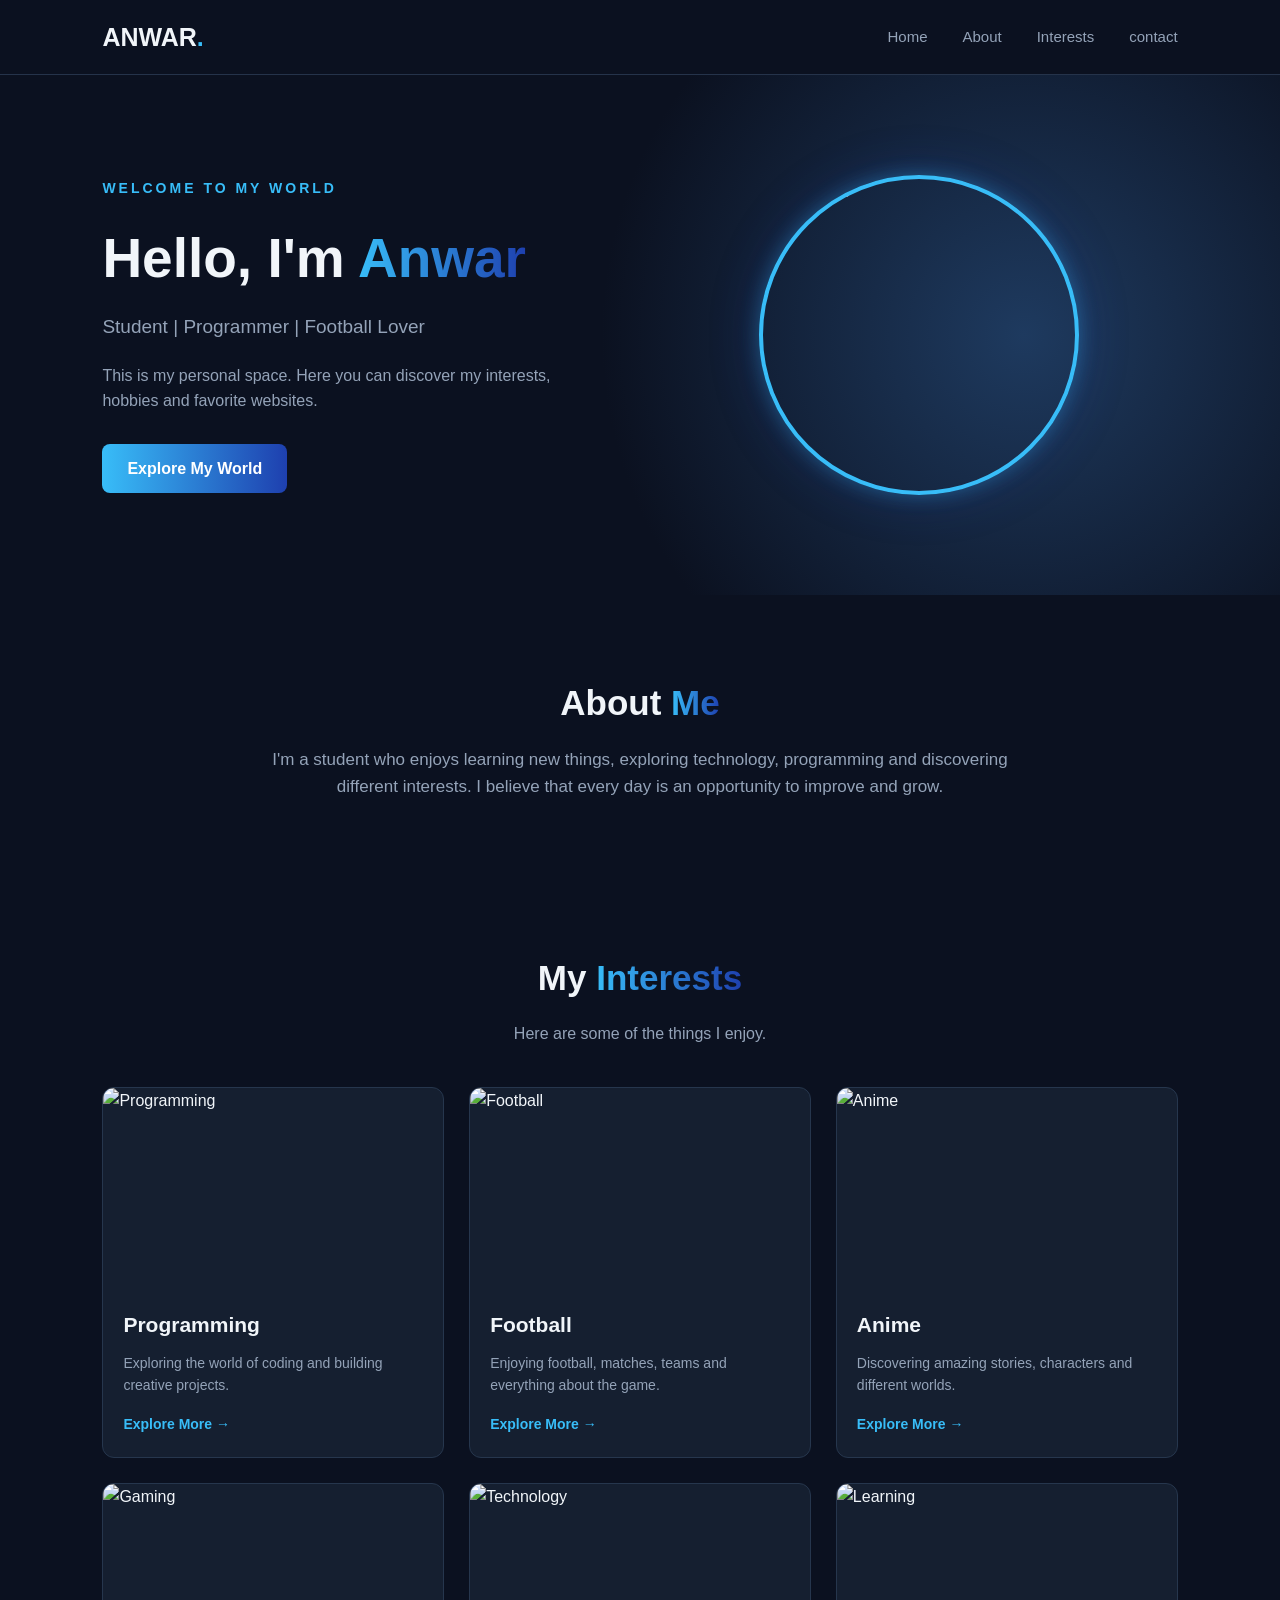
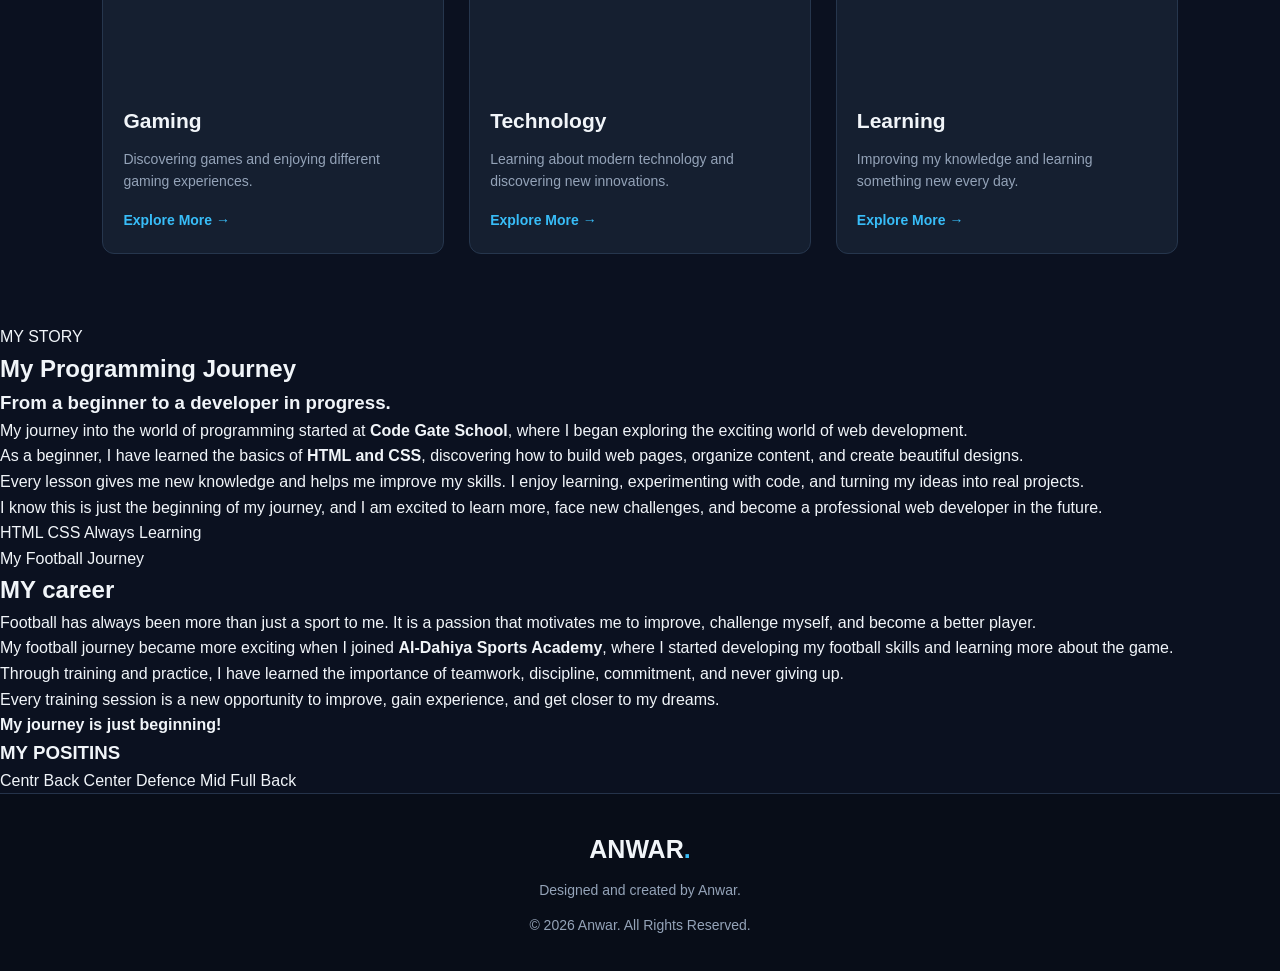
==== index.html @ efbd9abd "Dweefv re" ====
<!DOCTYPE html>
<html lang="en">

<head>
    <meta charset="UTF-8">
    <meta name="viewport" content="width=device-width, initial-scale=1.0">

    <title>Anwar | Personal Website</title>

    <link rel="stylesheet" href="style2.css">
    <link rel="stylesheet" href="style3.css">
</head>

<body>

    <!-- Navigation Bar -->
    <nav class="navbar">

        <a href="#home" class="logo">
            ANWAR<span>.</span>
        </a>

        <div class="nav-links">
            <a href="#home">Home</a>
            <a href="#about">About</a>
            <a href="#interests">Interests</a>
            <a href="contact.html">contact</a>
           </div>

    </nav>


    <!-- Hero Section -->
    <section class="hero" id="home">

        <div class="hero-content">

            <p class="subtitle">WELCOME TO MY WORLD</p>

            <h1>
                Hello, I'm
                <span class="gradient-text">Anwar</span>
            </h1>

            <h2>
                Student | Programmer | Football Lover
            </h2>

            <p class="description">
                This is my personal space.
                Here you can discover my interests,
                hobbies and favorite websites.
            </p>

            <a href="#interests" class="hero-btn">
                Explore My World
            </a>

        </div>


        <div class="hero-image">

            <img
                src="/IMAGES/profile.png"
                alt="My Profile"
                class="profile-image"
            >

        </div>

    </section>


    <!-- About Section -->
    <section class="about" id="about">

        <h2 class="section-title">
            About <span class="gradient-text">Me</span>
        </h2>

        <p class="about-description">
            I'm a student who enjoys learning new things,
            exploring technology, programming and discovering
            different interests. I believe that every day
            is an opportunity to improve and grow.
        </p>

    </section>


    <!-- Interests Section -->
    <section class="interests" id="interests">

        <h2 class="section-title">
            My <span class="gradient-text">Interests</span>
        </h2>

        <p class="section-description">
            Here are some of the things I enjoy.
        </p>


        <div class="cards-container">


            <!-- Programming Card -->
            <a
                href="#programming"
                target="_blank"
                rel="noopener noreferrer"
                class="card"
            >

                <div class="card-image">

                    <img
                        src="/IMAGES/Programming.jpg"
                        class="main-img"
                        alt="Programming"
                    >

                    <img
                        src="/IMAGES/progarm.jpg"
                        class="hover-img"
                        alt="programming"
                    >

                </div>

                <div class="card-content">

                    <h3>Programming</h3>

                    <p>
                        Exploring the world of coding
                        and building creative projects.
                    </p>

                    <span class="card-link">
                        Explore More →
                    </span>

                </div>

            </a>


            <!-- Football Card -->
            <a
                href="#football"
                target="_blank"
                rel="noopener noreferrer"
                class="card"
            >

                <div class="card-image">

                    <img
                        src="/IMAGES/football.jpg"
                        class="main-img"
                        alt="Football"
                    >

                    <img
                        src="/IMAGES/football2.jpg"
                        class="hover-img"
                        alt="football"
                    >

                </div>

                <div class="card-content">

                    <h3>Football</h3>

                    <p>
                        Enjoying football, matches,
                        teams and everything about the game.
                    </p>

                    <span class="card-link">
                        Explore More →
                    </span>

                </div>

            </a>


            <!-- Anime Card -->
            <a
                href="https://www.crunchyroll.com"
                target="_blank"
                rel="noopener noreferrer"
                class="card"
            >

                <div class="card-image">

                    <img
                        src="/IMAGES/anime.jpg"
                        class="main-img"
                        alt="Anime"
                    >

                    <img
                        src="/IMAGES/Anime2.jpg"
                        class="hover-img"
                        alt="Anime"
                    >

                </div>

                <div class="card-content">

                    <h3>Anime</h3>

                    <p>
                        Discovering amazing stories,
                        characters and different worlds.
                    </p>

                    <span class="card-link">
                        Explore More →
                    </span>

                </div>

            </a>


            <!-- Gaming Card -->
            <a
                href="https://store.steampowered.com"
                target="_blank"
                rel="noopener noreferrer"
                class="card"
            >

                <div class="card-image">

                    <img
                        src="/IMAGES/gaming.jpg"
                        class="main-img"
                        alt="Gaming"
                    >

                    <img
                        src="/IMAGES/gaming2.jpg"
                        class="hover-img"
                        alt="gaming"
                    >

                </div>

                <div class="card-content">

                    <h3>Gaming</h3>

                    <p>
                        Discovering games and enjoying
                        different gaming experiences.
                    </p>

                    <span class="card-link">
                        Explore More →
                    </span>

                </div>

            </a>


            <!-- Technology Card -->
            <a
                href="https://developer.mozilla.org"
                target="_blank"
                rel="noopener noreferrer"
                class="card"
            >

                <div class="card-image">

                    <img
                        src="/IMAGES/technology.jpg"
                        class="main-img"
                        alt="Technology"
                    >

                    <img
                        src="/IMAGES/technology2.jpg"
                        class="hover-img"
                        alt=""
                    >

                </div>

                <div class="card-content">

                    <h3>Technology</h3>

                    <p>
                        Learning about modern technology
                        and discovering new innovations.
                    </p>

                    <span class="card-link">
                        Explore More →
                    </span>

                </div>

            </a>


            <!-- Learning Card -->
            <a
                href="https://www.khanacademy.org"
                target="_blank"
                rel="noopener noreferrer"
                class="card"
            >

                <div class="card-image">

                    <img
                        src="/IMAGES/learning.jpg"
                        class="main-img"
                        alt="Learning"
                    >

                    <img
                        src="/IMAGES/learning2.jpg"
                        class="hover-img"
                        alt=""
                    >

                </div>

                <div class="card-content">

                    <h3>Learning</h3>

                    <p>
                        Improving my knowledge
                        and learning something new every day.
                    </p>

                    <span class="card-link">
                        Explore More →
                    </span>

                </div>

            </a>


        </div>

    </section>
    
    <!-- journy --> 
    <section class="journies">
      
<section class="journey" id="programming">

    <div class="journey-content">

        <span class="journey-tag">MY STORY</span>

        <h2>
            My Programming <span>Journey</span>
        </h2>

        <h3>From a beginner to a developer in progress.</h3>

        <p>
            My journey into the world of programming started
            at <strong>Code Gate School</strong>, where I began
            exploring the exciting world of web development.
        </p>

        <p>
            As a beginner, I have learned the basics of
            <strong>HTML and CSS</strong>, discovering how to
            build web pages, organize content, and create
            beautiful designs.
        </p>

        <p>
            Every lesson gives me new knowledge and helps me
            improve my skills. I enjoy learning, experimenting
            with code, and turning my ideas into real projects.
        </p>

        <p>
            I know this is just the beginning of my journey,
            and I am excited to learn more, face new challenges,
            and become a professional web developer in the future.
        </p>

        <div class="journey-footer">
            <span>HTML</span>
            <span>CSS</span>
            <span>Always Learning</span>
        </div>

    </div>

</section>

<section class="journey" id="football">
      <div class="journey-content">
      
      <span class="journey-tag">My Football Journey</span>
      
      <h2>
          MY <span>career</span>
      </h2>
      
      <p>
          Football has always been more than just a sport to me. It is a passion that motivates me to improve, challenge myself, and become a better player.
      </p>
      
      <p>
         My football journey became more exciting when I joined 
          <strong>Al-Dahiya Sports Academy</strong>, where I started developing my football skills and learning more about the game.
      </p>
      
      <p>
          Through training and practice, I have learned the importance of teamwork, discipline, commitment, and never giving up.
      </p>
      
      <p>
          Every training session is a new opportunity to improve, gain experience, and get closer to my dreams.
      </p>
      <p><strong>My journey is just beginning!</strong></p>
      <h3>MY POSITINS</h3>
      <div class="journey-footer">
          <span>Centr Back</span>
          <span>Center Defence Mid</span>
          <span>Full Back</span>
      </div>
</section>

    <!-- Footer -->
    <footer class="footer">

        <h3>
            ANWAR<span>.</span>
        </h3>

        <p>
            Designed and created by Anwar.
        </p>

        <p class="copyright">
            © 2026 Anwar. All Rights Reserved.
        </p>

    </footer>


</body>
</html>
---- style2.css ----
/* =========================
   1. General Settings
========================= */

* {
    margin: 0;
    padding: 0;
    box-sizing: border-box;
    scroll-behavior: smooth;
}

:root {
    --background: #0B1120;
    --card-color: #151F30;
    --primary: #38BDF8;
    --secondary: #1E40AF;
    --text-color: #F1F5F9;
    --paragraph-color: #94A3B8;
}

body {
    background-color: var(--background);
    color: var(--text-color);
    font-family: Arial, sans-serif;
    line-height: 1.6;
}


/* =========================
   2. Navigation Bar
========================= */

.navbar {
    position: sticky;
    top: 0;
    z-index: 1000;

    width: 100%;
    min-height: 75px;

    display: flex;
    justify-content: space-between;
    align-items: center;

    padding: 15px 8%;

    background-color: #0B1120;
    border-bottom: 1px solid #25334A;
}


/* Logo */

.logo {
    color: var(--text-color);
    font-size: 25px;
    font-weight: bold;
    text-decoration: none;
}

.logo span {
    color: var(--primary);
}


/* Navigation Links */

.nav-links {
    display: flex;
    gap: 35px;
}

.nav-links a {
    color: var(--paragraph-color);
    text-decoration: none;
    font-size: 15px;
    transition: 0.3s;
}

.nav-links a:hover {
    color: var(--primary);
}


/* =========================
   3. Hero Section
========================= */

.hero {
    min-height: 520px;

    display: flex;
    justify-content: space-between;
    align-items: center;

    gap: 40px;
    padding: 70px 8%;

    background:
        radial-gradient(
            circle at 80% 50%,
            #1E3A5F 0%,
            transparent 40%
        );
}


/* Hero Text */

.hero-content {
    flex: 1;
    max-width: 600px;
}

.subtitle {
    color: var(--primary);
    font-size: 14px;
    font-weight: bold;
    letter-spacing: 3px;
    margin-bottom: 15px;
}

.hero h1 {
    font-size: clamp(35px, 5vw, 55px);
    margin-bottom: 10px;
}

.gradient-text {
    background: linear-gradient(
        to right,
        #38BDF8,
        #1E40AF
    );

    -webkit-background-clip: text;
    background-clip: text;
    color: transparent;
}

.hero h2 {
    color: var(--paragraph-color);
    font-size: 19px;
    font-weight: normal;
    margin-bottom: 20px;
}

.description {
    color: var(--paragraph-color);
    max-width: 500px;
    margin-bottom: 30px;
}


/* Hero Button */

.hero-btn {
    display: inline-block;

    padding: 12px 25px;

    background: linear-gradient(
        to right,
        var(--primary),
        var(--secondary)
    );

    color: white;
    text-decoration: none;

    border-radius: 8px;
    font-weight: bold;

    transition: 0.3s;
}

.hero-btn:hover {
    transform: translateY(-4px);
    box-shadow: 0 5px 20px #38BDF855;
}


/* =========================
   4. Profile Image
========================= */

.hero-image {
    flex: 1;

    display: flex;
    justify-content: center;
    align-items: center;
}

.profile-image {
    width: 320px;
    height: 320px;

    object-fit: cover;
    border-radius: 50%;

    border: 4px solid var(--primary);

    box-shadow:
        0 0 20px #38BDF855,
        0 0 50px #1E40AF44;

    animation: floating 4s ease-in-out infinite;
}


/* Floating Animation */

@keyframes floating {

    0%, 100% {
        transform: translateY(0);
    }

    50% {
        transform: translateY(-12px);
    }

}


/* =========================
   5. About Section
========================= */

.about {
    padding: 80px 8%;
    text-align: center;
}

.section-title {
    font-size: 35px;
    margin-bottom: 15px;
}

.about-description {
    max-width: 750px;
    margin: auto;

    color: var(--paragraph-color);
    font-size: 17px;
}


/* =========================
   6. Interests Section
========================= */

.interests {
    padding: 70px 8%;
    text-align: center;
}

.section-description {
    color: var(--paragraph-color);
    margin-bottom: 40px;
}


/* Cards Container */

.cards-container {
    display: grid;

    grid-template-columns:
        repeat(3, minmax(0, 1fr));

    gap: 25px;
}


/* =========================
   7. Cards
========================= */

.card {
    display: block;

    background-color: var(--card-color);

    border: 1px solid #26364D;
    border-radius: 12px;

    overflow: hidden;

    text-align: left;
    text-decoration: none;
    color: var(--text-color);

    transition: 0.4s;
}


/* Card Hover */

.card:hover {
    transform: translateY(-8px);

    border-color: var(--primary);

    box-shadow:
        0 10px 30px #00000055;
}


/* =========================
   8. Card Images
========================= */

.card-image {
    position: relative;

    width: 100%;
    height: 200px;

    overflow: hidden;
}

.card-image img {
    position: absolute;

    width: 100%;
    height: 100%;

    object-fit: cover;

    transition:
        opacity 0.5s ease,
        transform 0.5s ease;
}


/* Main Image */

.main-img {
    opacity: 1;
}


/* Hover Image */

.hover-img {
    opacity: 0;
}


/* Change Image On Hover */

.card:hover .main-img {
    opacity: 0;
}

.card:hover .hover-img {
    opacity: 1;
    transform: scale(1.08);
}


/* =========================
   9. Card Content
========================= */

.card-content {
    padding: 20px;
}

.card-content h3 {
    font-size: 21px;
    margin-bottom: 10px;

    transition: 0.3s;
}

.card:hover .card-content h3 {
    color: var(--primary);
}

.card-content p {
    color: var(--paragraph-color);
    font-size: 14px;
    margin-bottom: 15px;
}

.card-link {
    color: var(--primary);
    font-size: 14px;
    font-weight: bold;
}


/* =========================
   10. Footer
========================= */

.footer {
    text-align: center;

    padding: 35px 8%;

    border-top: 1px solid #25334A;

    background-color: #080D18;
}

.footer h3 {
    font-size: 25px;
    margin-bottom: 10px;
}

.footer h3 span {
    color: var(--primary);
}

.footer p {
    color: var(--paragraph-color);
    font-size: 14px;
}

.copyright {
    margin-top: 12px;
}


/* =========================
   11. Tablet Responsive
========================= */

@media (max-width: 900px) {

    .cards-container {
        grid-template-columns:
            repeat(2, minmax(0, 1fr));
    }

    .profile-image {
        width: 260px;
        height: 260px;
    }

}


/* =========================
   12. Mobile Responsive
========================= */

@media (max-width: 700px) {

    .navbar {
        padding: 15px 5%;
    }

    .nav-links {
        gap: 15px;
    }

    .nav-links a {
        font-size: 13px;
    }

    .logo {
        font-size: 21px;
    }


    /* Hero */

    .hero {
        flex-direction: column-reverse;

        text-align: center;

        gap: 30px;
        padding: 45px 6%;
    }

    .hero-content {
        width: 100%;
    }

    .hero-image {
        width: 100%;
    }

    .profile-image {
        width: 220px;
        height: 220px;
    }

    .description {
        margin-left: auto;
        margin-right: auto;
    }
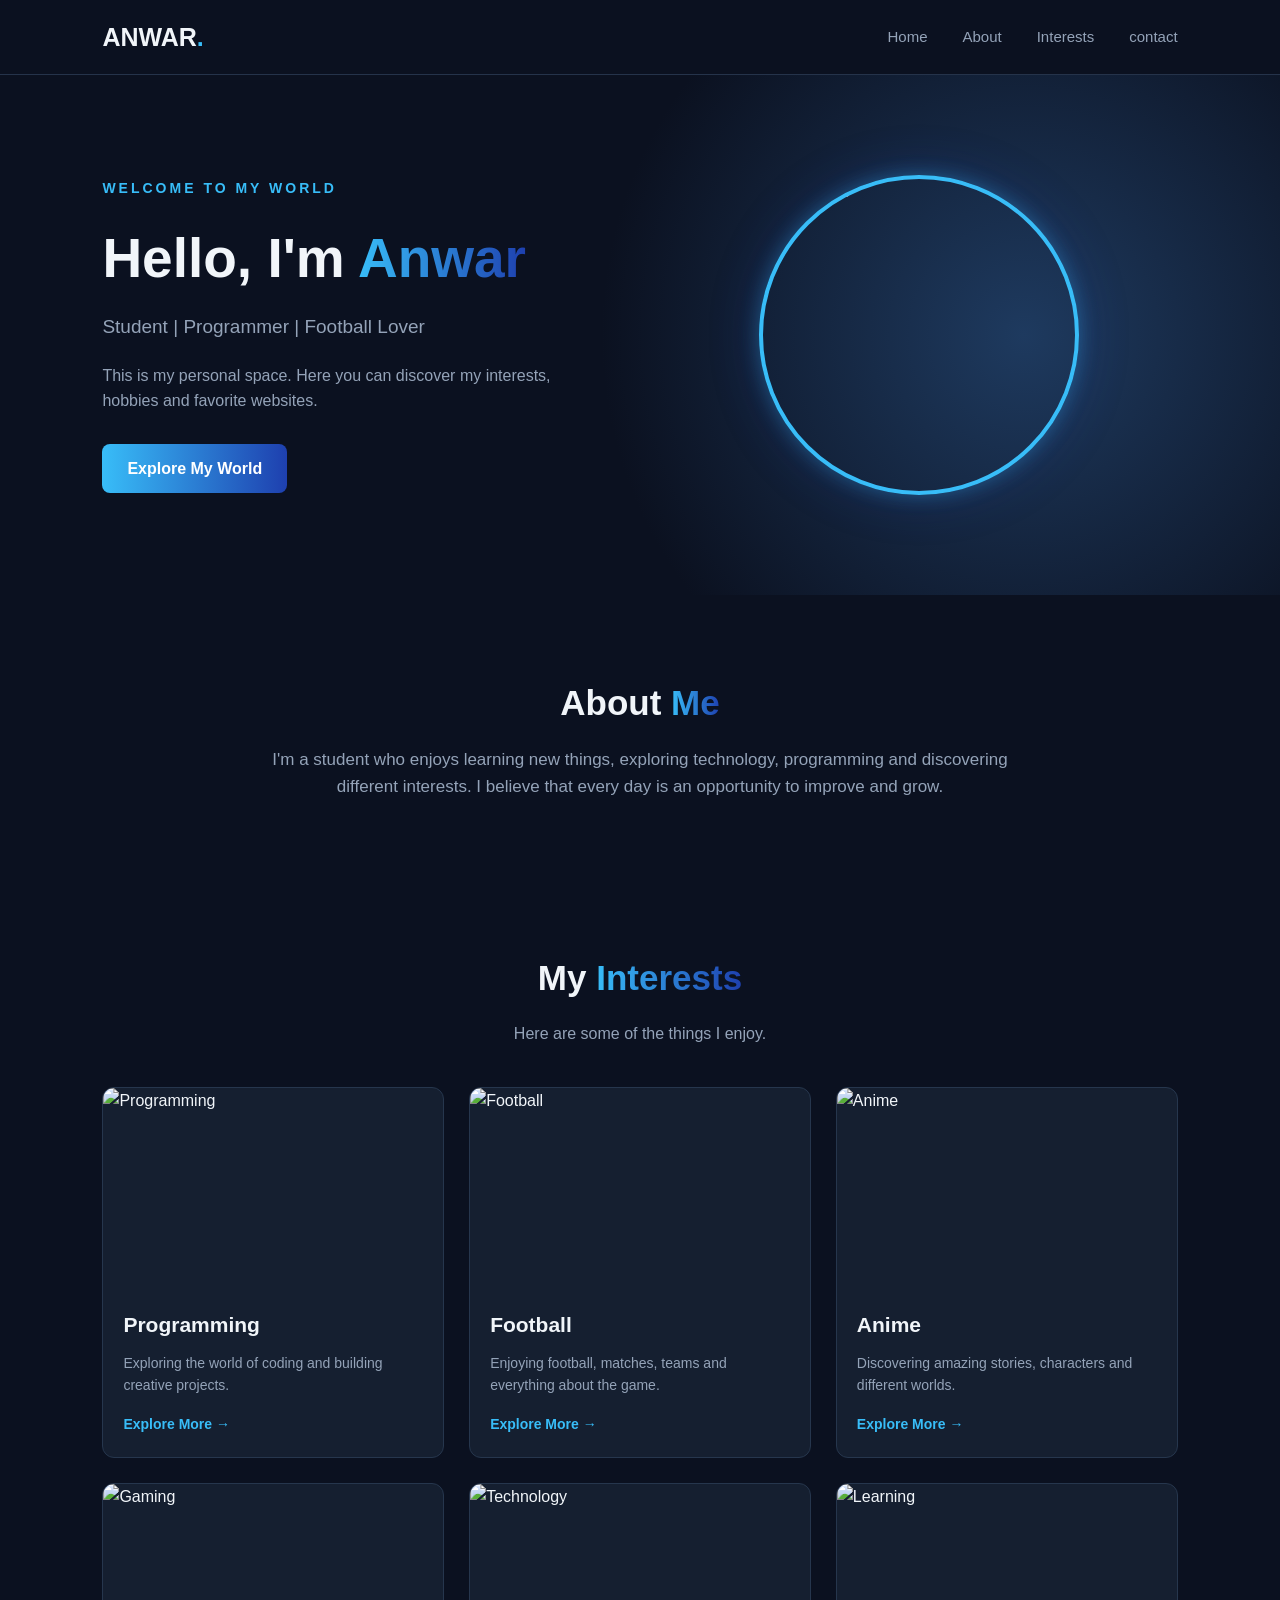
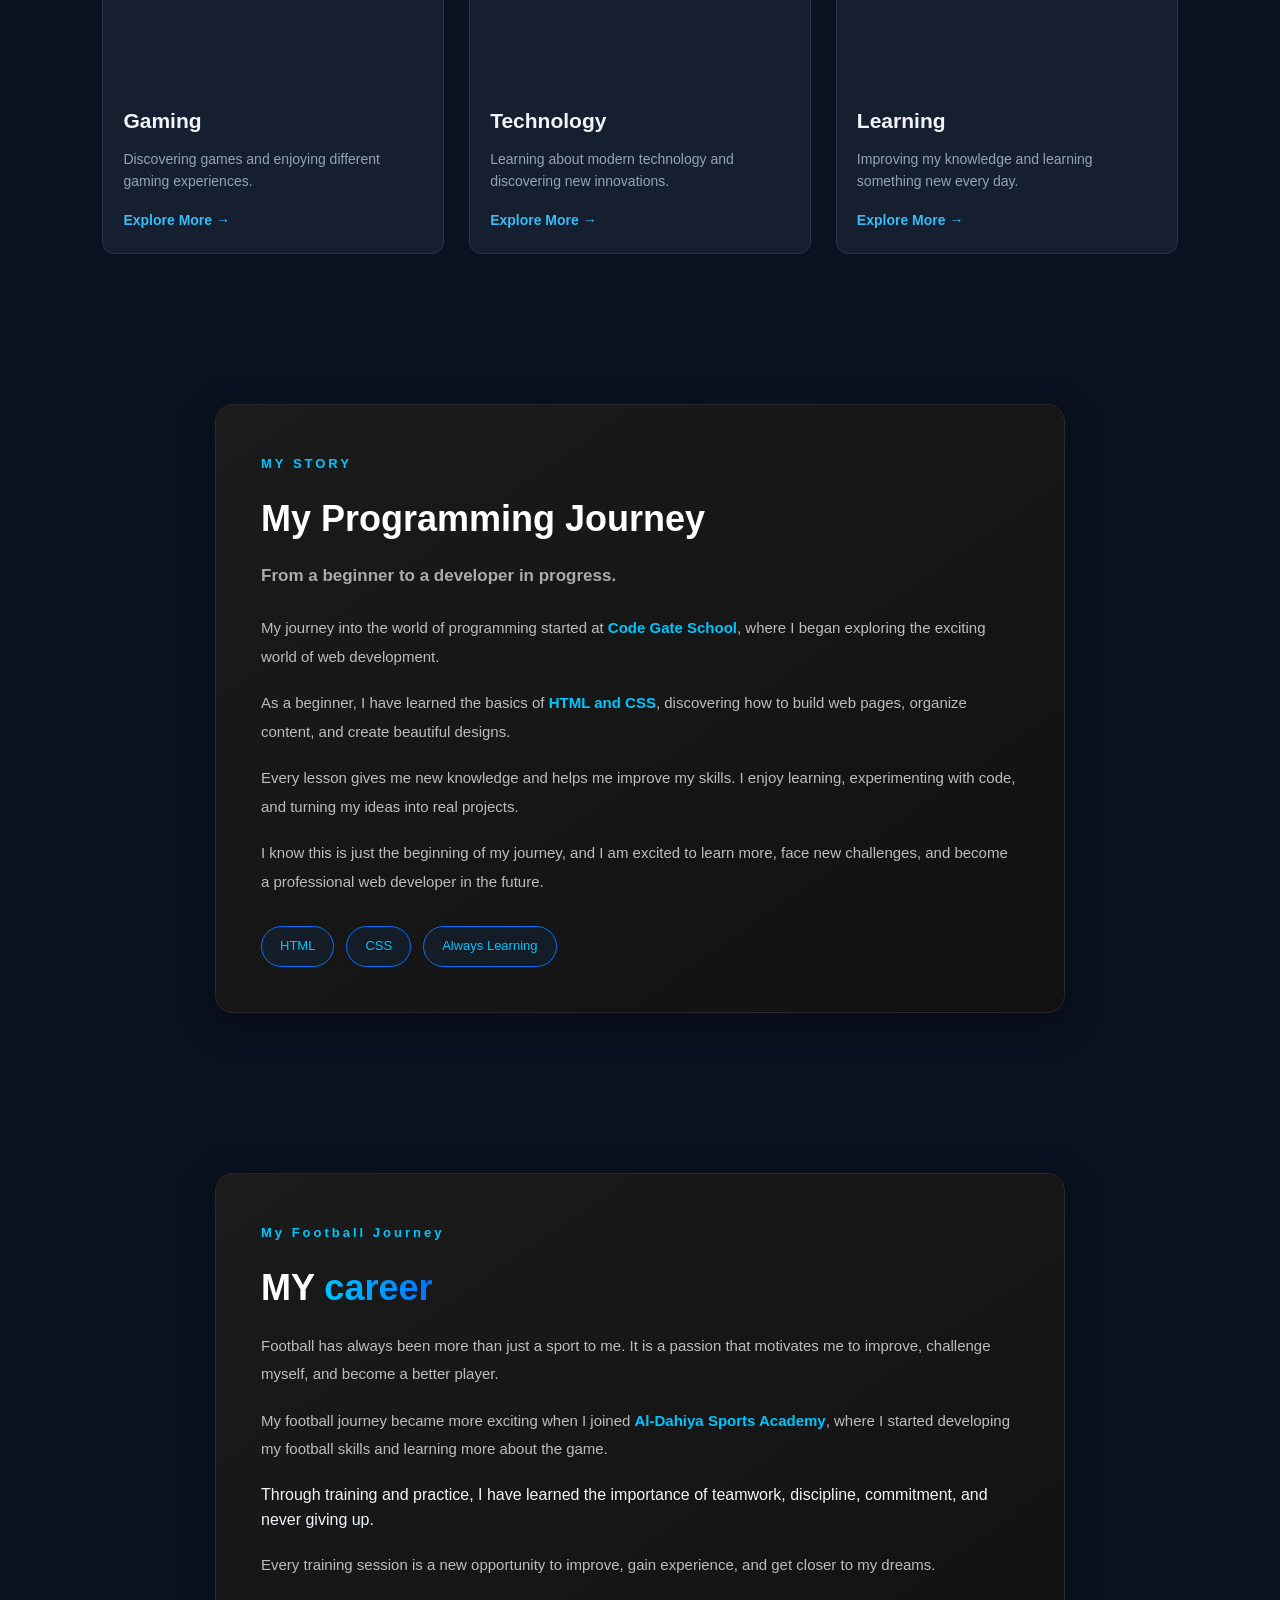
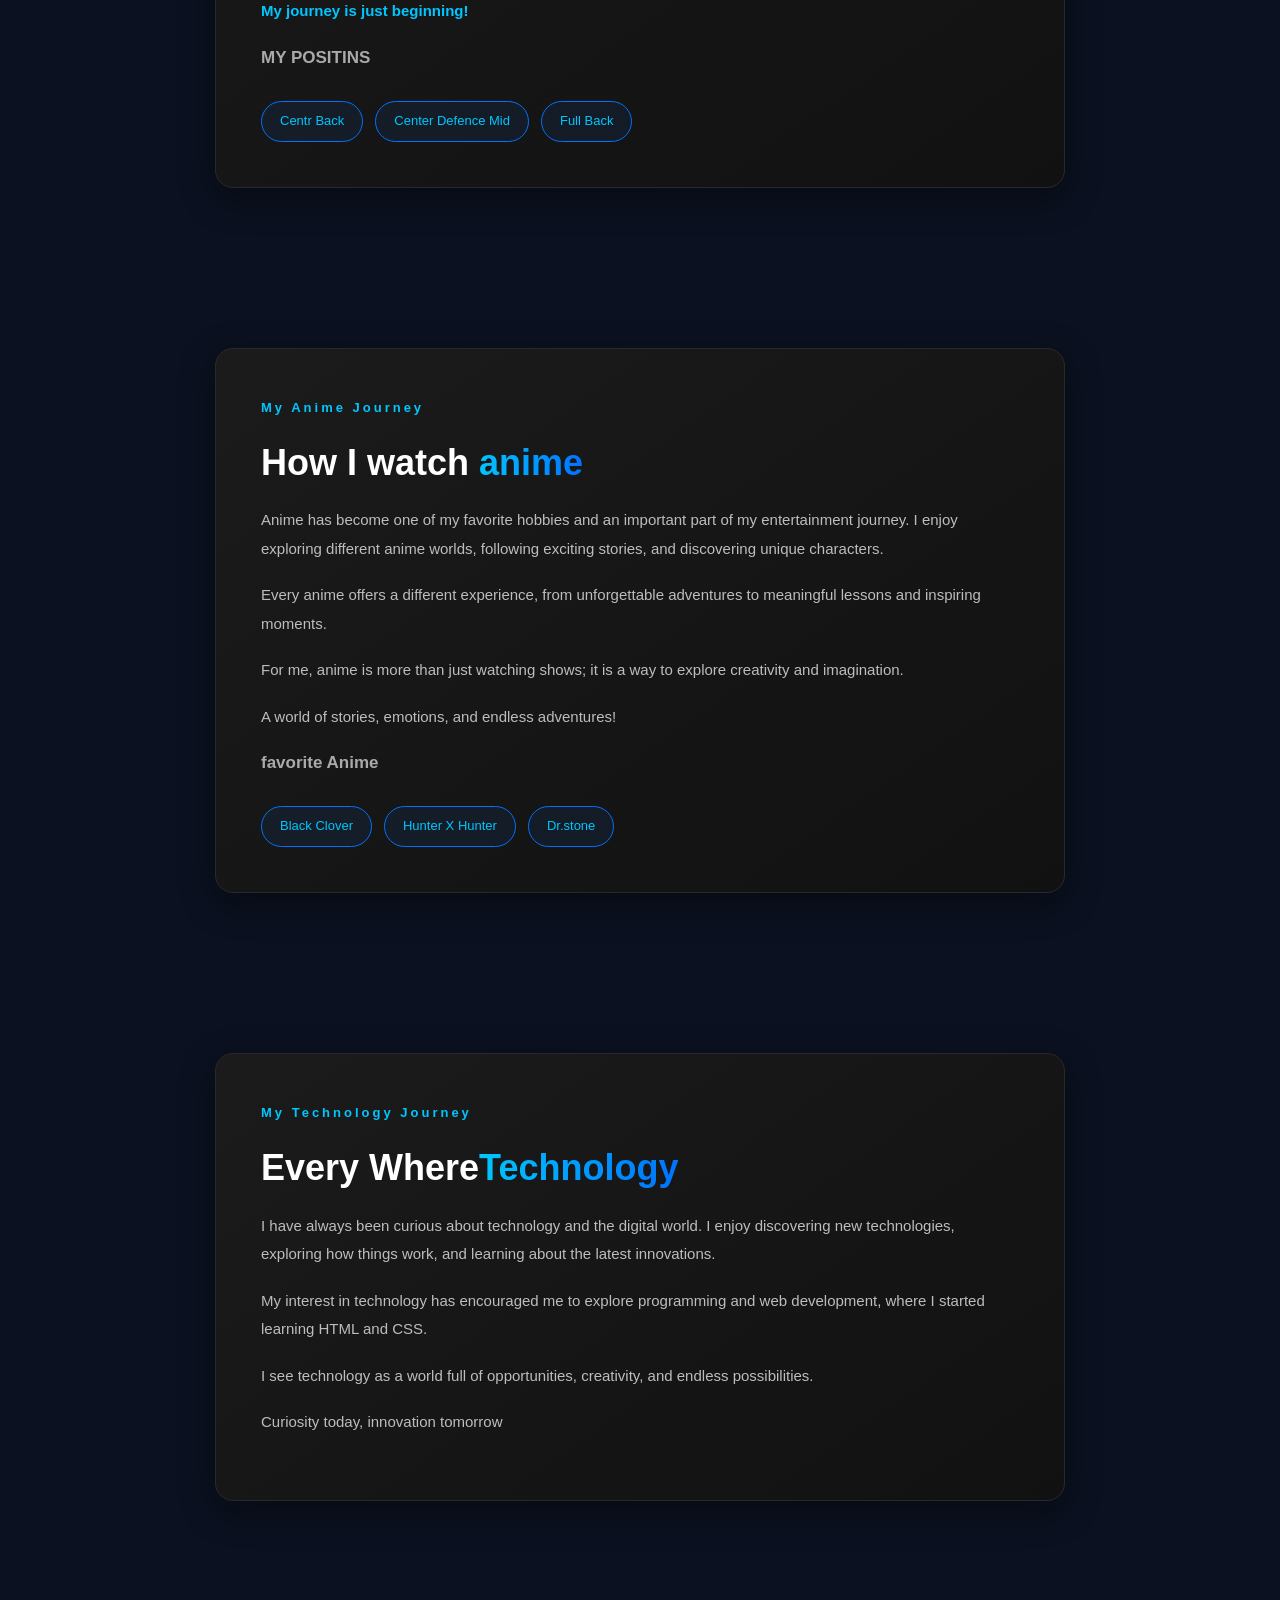
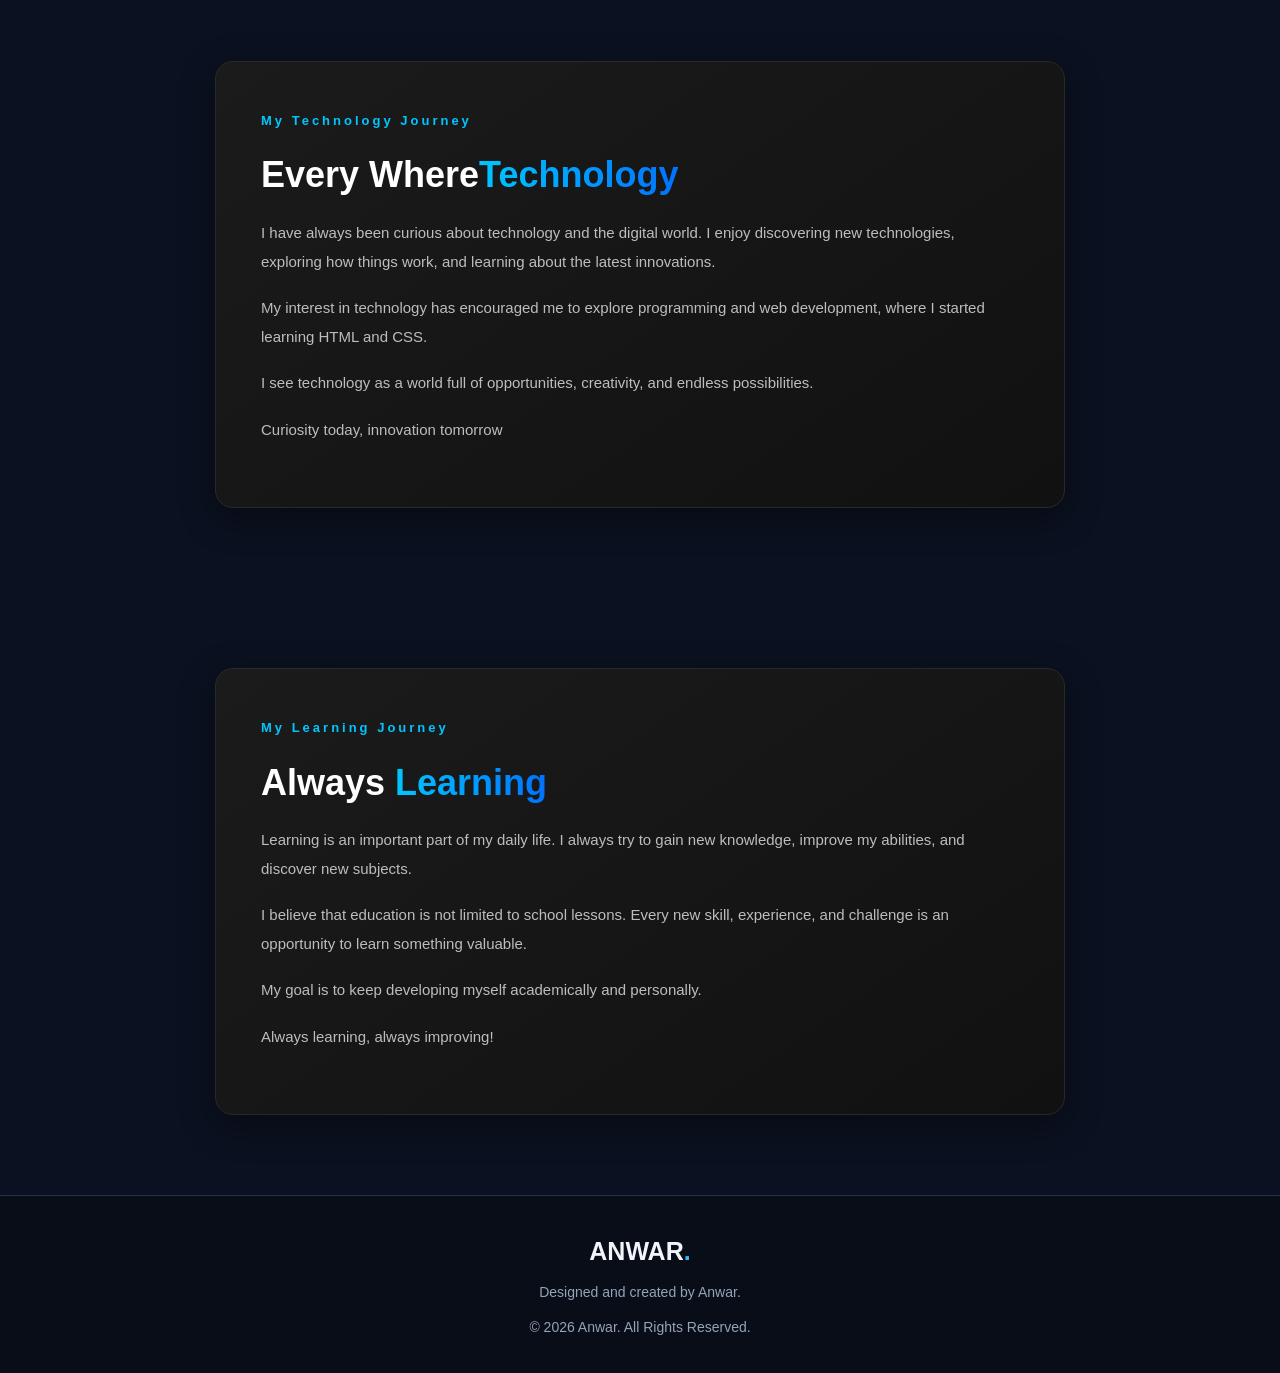
==== commit 35fb594b: "Tttt" ====
--- a/index.html
+++ b/index.html
@@ -191,7 +191,7 @@
 
             <!-- Anime Card -->
             <a
-                href="https://www.crunchyroll.com"
+                href="#anime"
                 target="_blank"
                 rel="noopener noreferrer"
                 class="card"
@@ -233,7 +233,7 @@
 
             <!-- Gaming Card -->
             <a
-                href="https://store.steampowered.com"
+                href="#gaming"
                 target="_blank"
                 rel="noopener noreferrer"
                 class="card"
@@ -275,7 +275,7 @@
 
             <!-- Technology Card -->
             <a
-                href="https://developer.mozilla.org"
+                href="#technology"
                 target="_blank"
                 rel="noopener noreferrer"
                 class="card"
@@ -317,7 +317,7 @@
 
             <!-- Learning Card -->
             <a
-                href="https://www.khanacademy.org"
+                href="#learning"
                 target="_blank"
                 rel="noopener noreferrer"
                 class="card"
@@ -371,7 +371,7 @@
         <span class="journey-tag">MY STORY</span>
 
         <h2>
-            My Programming <span>Journey</span>
+            My Programming Journey
         </h2>
 
         <h3>From a beginner to a developer in progress.</h3>
@@ -413,9 +413,7 @@
 
 <section class="journey" id="football">
       <div class="journey-content">
-      
       <span class="journey-tag">My Football Journey</span>
-      
       <h2>
           MY <span>career</span>
       </h2>
@@ -429,7 +427,6 @@
           <strong>Al-Dahiya Sports Academy</strong>, where I started developing my football skills and learning more about the game.
       </p>
       
-      <p>
           Through training and practice, I have learned the importance of teamwork, discipline, commitment, and never giving up.
       </p>
       
@@ -443,6 +440,141 @@
           <span>Center Defence Mid</span>
           <span>Full Back</span>
       </div>
+      </div>
+</section> 
+
+<section class="journey" id="anime">
+
+    <div class="journey-content">
+
+        <span class="journey-tag">My Anime Journey</span>
+
+        <h2>
+            How I watch <span>anime</span>
+        </h2>
+
+        
+
+        <p>
+            Anime has become one of my favorite hobbies and an important part of my entertainment journey. I enjoy exploring different anime worlds, following exciting stories, and discovering unique characters.
+        </p>
+
+        <p>
+            Every anime offers a different experience, from unforgettable adventures to meaningful lessons and inspiring moments.
+        </p>
+
+        <p>
+            For me, anime is more than just watching shows; it is a way to explore creativity and imagination.
+        </p>
+
+        <p>
+           A world of stories, emotions, and endless adventures!
+        </p>
+      <h3> favorite Anime</h3>
+        <div class="journey-footer">
+    
+        
+            <span>Black Clover</span>
+        <span>Hunter X Hunter</span>
+        <span>Dr.stone </span>
+         
+        </div>
+
+    </div>
+
+</section>
+
+<section class="journey" id="technology">
+
+    <div class="journey-content">
+
+        <span class="journey-tag">My Technology Journey</span>
+
+        <h2>
+           Every Where<span>Technology</span>
+        </h2>
+
+        
+
+        <p>
+            I have always been curious about technology and the digital world. I enjoy discovering new technologies, exploring how things work, and learning about the latest innovations.
+        </p>
+
+        <p>
+         My interest in technology has encouraged me to explore programming and web development, where I started learning HTML and CSS.
+        </p>
+
+        <p>
+           I see technology as a world full of opportunities, creativity, and endless possibilities.
+        </p>
+
+        <p>
+          Curiosity today, innovation tomorrow
+        </p>
+    </div>
+
+</section>
+
+<section class="journey" id="gaming">
+    
+    <div class="journey-content">
+        
+        <span class="journey-tag">My Technology Journey</span>
+        
+        <h2>
+            Every Where<span>Technology</span>
+        </h2>
+        
+        
+        
+        <p>
+            I have always been curious about technology and the digital world. I enjoy discovering new technologies, exploring how things work, and learning about the latest innovations.
+        </p>
+        
+        <p>
+            My interest in technology has encouraged me to explore programming and web development, where I started learning HTML and CSS.
+        </p>
+        
+        <p>
+            I see technology as a world full of opportunities, creativity, and endless possibilities.
+        </p>
+        
+        <p>
+            Curiosity today, innovation tomorrow
+        </p>
+    </div>
+    
+</section>
+
+<section class="journey" id="learning">
+    
+    <div class="journey-content">
+        
+        <span class="journey-tag">My Learning Journey</span>
+        
+        <h2>
+            Always <span>Learning</span>
+        </h2>
+        
+        
+        
+        <p>
+            Learning is an important part of my daily life. I always try to gain new knowledge, improve my abilities, and discover new subjects.
+        </p>
+        
+        <p>
+           I believe that education is not limited to school lessons. Every new skill, experience, and challenge is an opportunity to learn something valuable.
+        </p>
+        
+        <p>
+            My goal is to keep developing myself academically and personally.
+        </p>
+        
+        <p>
+            Always learning, always improving!
+        </p>
+    </div>
+    
 </section>
 
     <!-- Footer -->
--- a/style3.css
+++ b/style3.css
@@ -0,0 +1,130 @@
+
+.journey {
+    padding: 80px 8%;
+    display: flex;
+    justify-content: center;
+    align-items: center;
+   ;
+}
+
+.journey-content {
+    max-width: 850px;
+    padding: 45px;
+
+    background: linear-gradient(
+        145deg,
+        #1b1b1b,
+        #111111
+    );
+
+    border: 1px solid #292929;
+    border-radius: 18px;
+
+    box-shadow: 0 10px 35px rgba(0, 0, 0, 0.4);
+
+    transition: 0.4s ease;
+}
+
+.journey-content:hover {
+    transform: translateY(-6px);
+    border-color: #0072ff;
+
+    box-shadow:
+        0 15px 40px rgba(0, 114, 255, 0.12);
+}
+
+.journey-tag {
+    display: inline-block;
+    color: #00c6ff;
+    font-size: 13px;
+    letter-spacing: 3px;
+    font-weight: bold;
+    margin-bottom: 15px;
+}
+
+.journey h2 {
+    color: #fff;
+    font-size: 36px;
+    margin-bottom: 15px;
+}
+
+.journey h2 span {
+    background: linear-gradient(
+        90deg,
+        #00c6ff,
+        #0072ff
+    );
+
+    -webkit-background-clip: text;
+    background-clip: text;
+    color: transparent;
+}
+
+.journey h3 {
+    color: #aaa;
+    font-size: 17px;
+    margin-bottom: 25px;
+}
+
+.journey p {
+    color: #bdbdbd;
+    font-size: 15px;
+    line-height: 1.9;
+    margin-bottom: 18px;
+}
+
+.journey strong {
+    color: #00c6ff;
+}
+
+.journey-footer {
+    display: flex;
+    flex-wrap: wrap;
+    gap: 12px;
+    margin-top: 30px;
+}
+
+.journey-footer span {
+    padding: 9px 18px;
+
+    border: 1px solid #0072ff;
+    border-radius: 30px;
+
+    color: #00c6ff;
+    font-size: 13px;
+
+    background: rgba(0, 114, 255, 0.08);
+
+    transition: 0.3s ease;
+}
+
+.journey-footer span:hover {
+    background: linear-gradient(
+        90deg,
+        #00c6ff,
+        #0072ff
+    );
+
+    color: white;
+    transform: translateY(-3px);
+}
+
+/* Responsive Design */
+
+@media (max-width: 600px) {
+    .journey {
+        padding: 40px 5%;
+    }
+
+    .journey-content {
+        padding: 25px;
+    }
+
+    .journey h2 {
+        font-size: 27px;
+    }
+
+    .journey p {
+        font-size: 14px;
+    }
+}
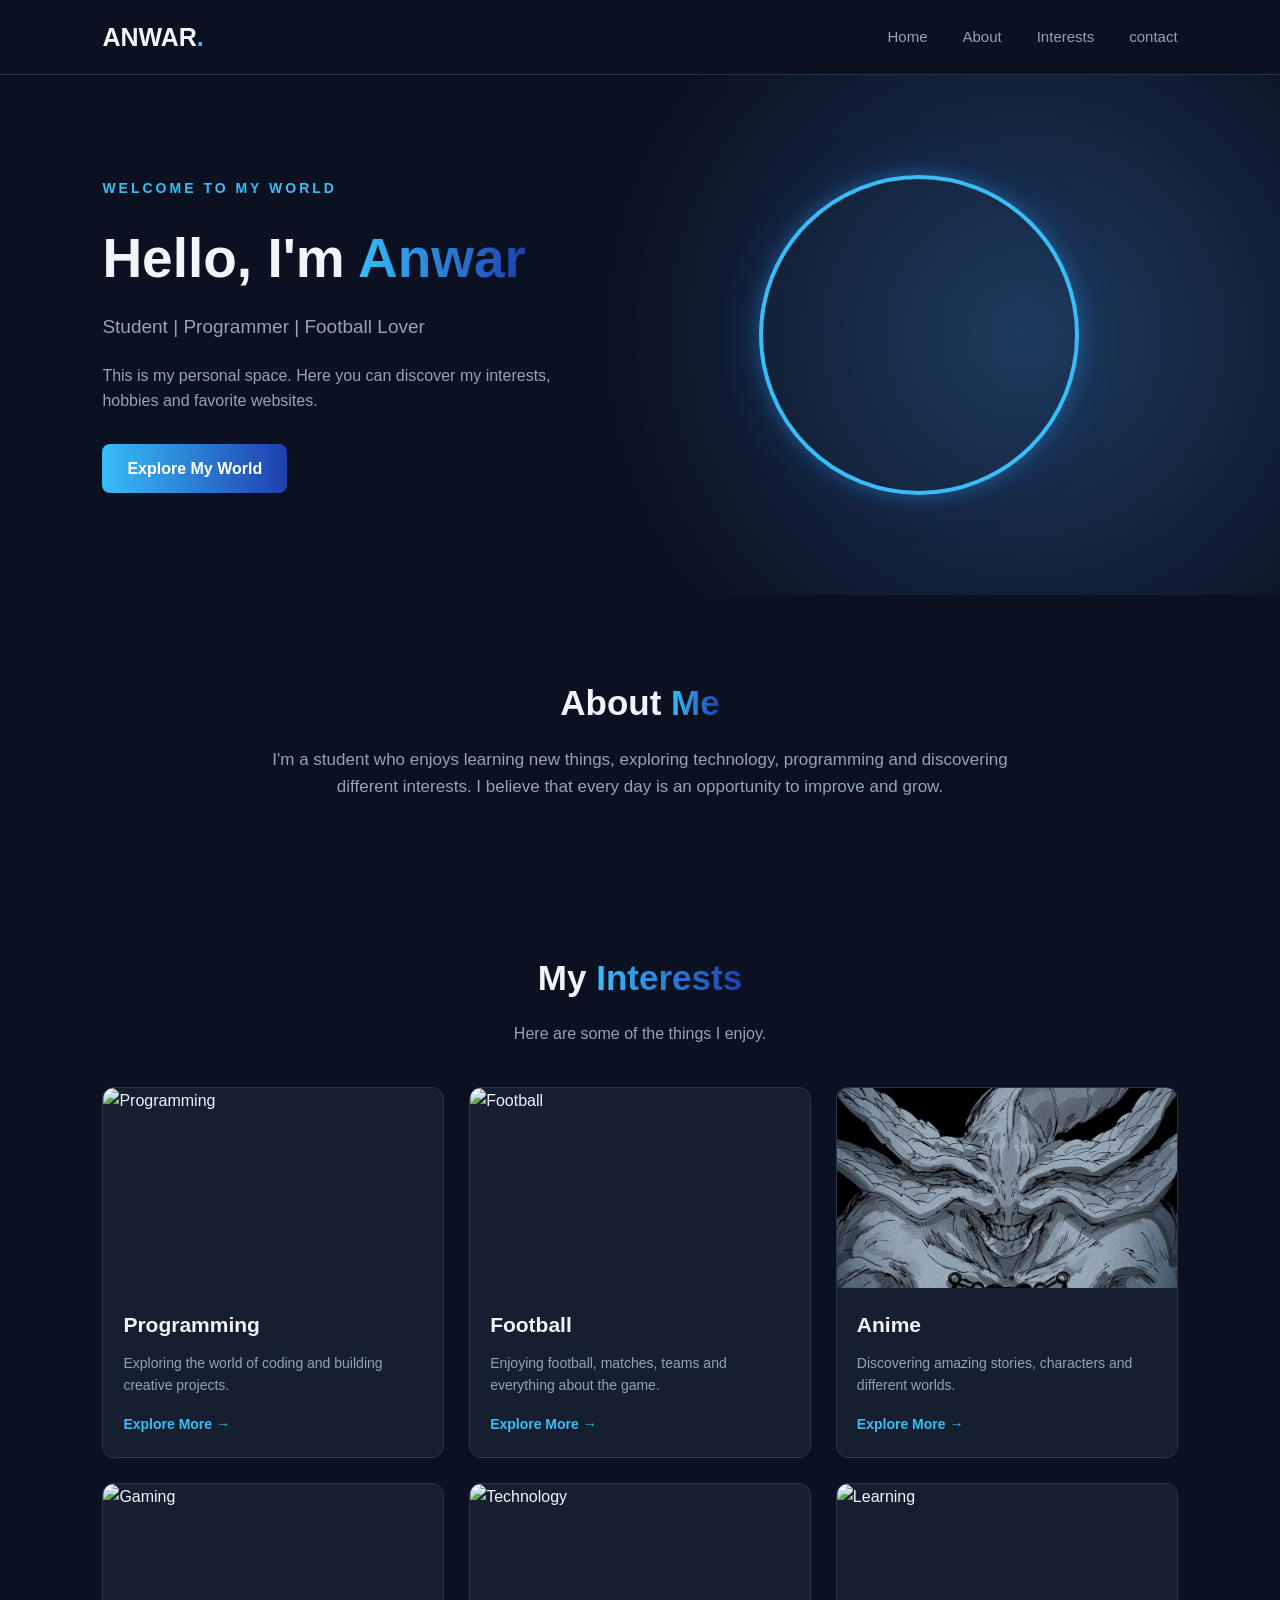
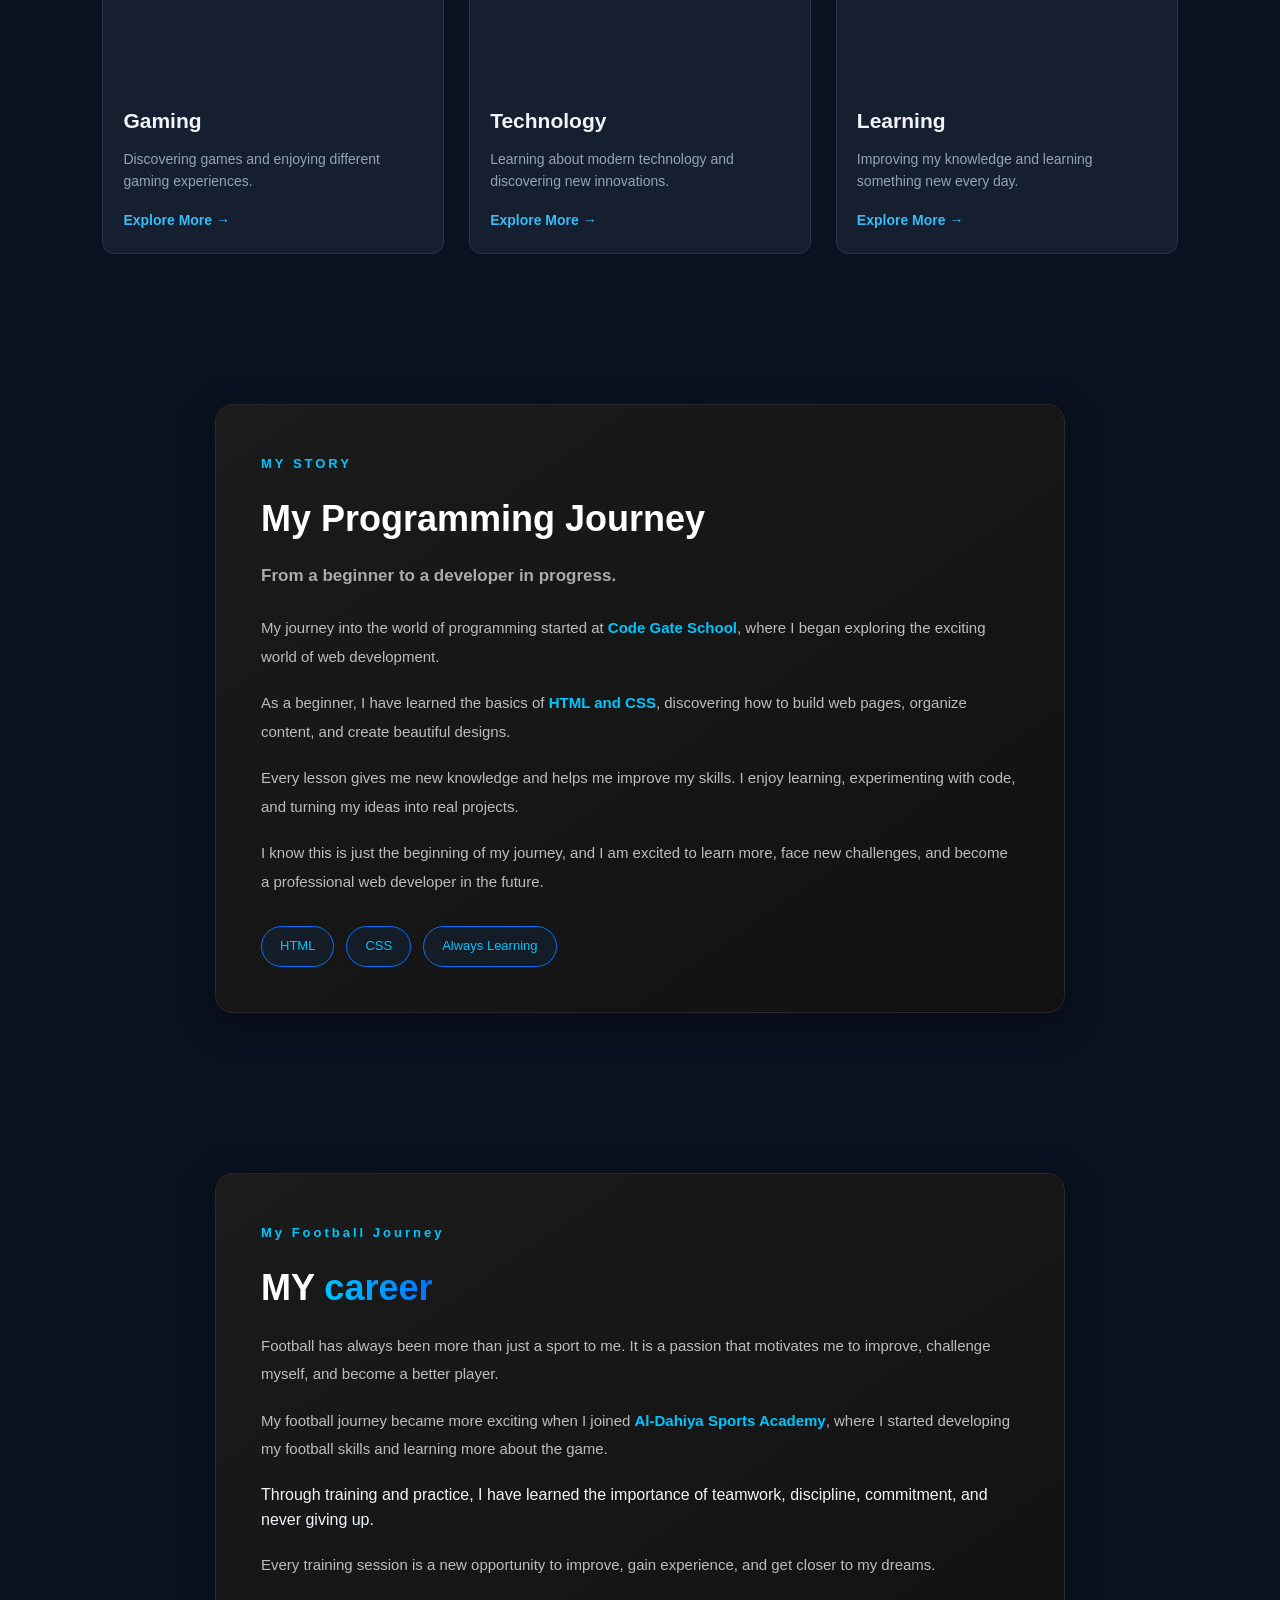
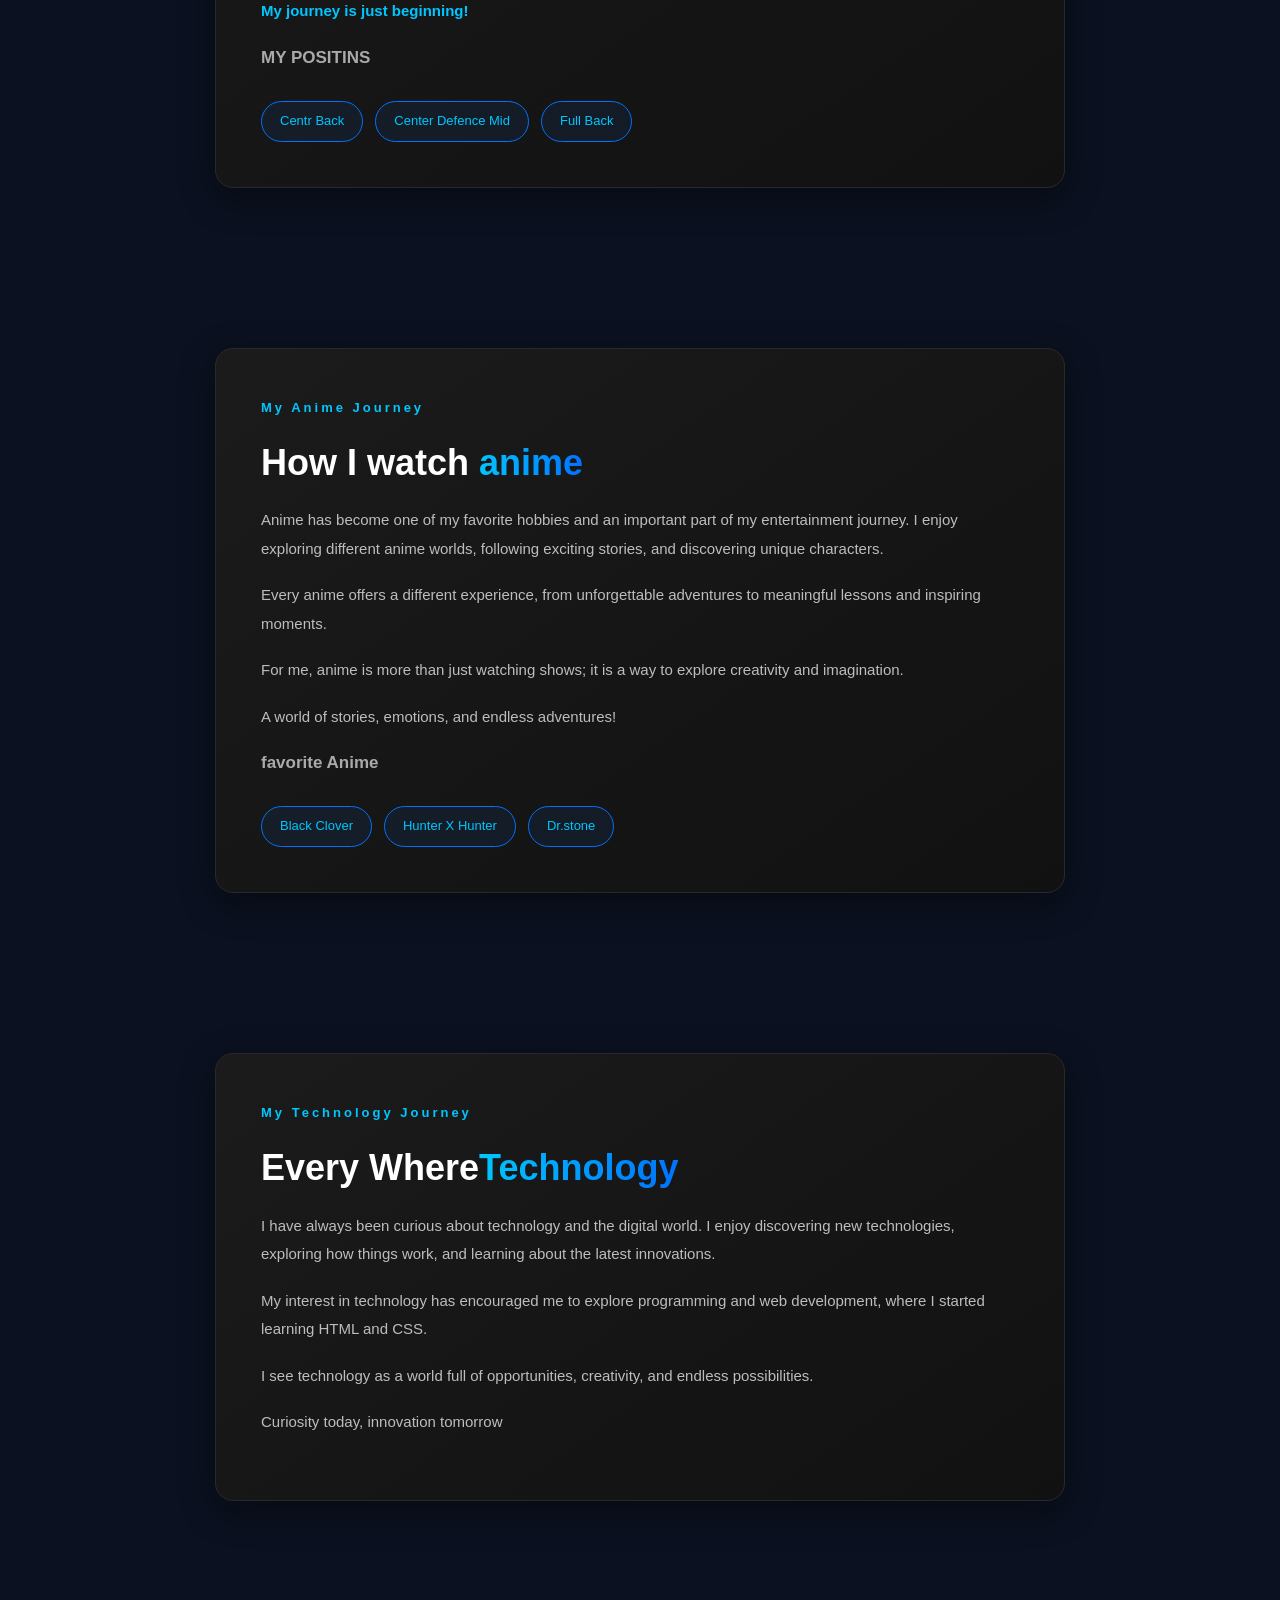
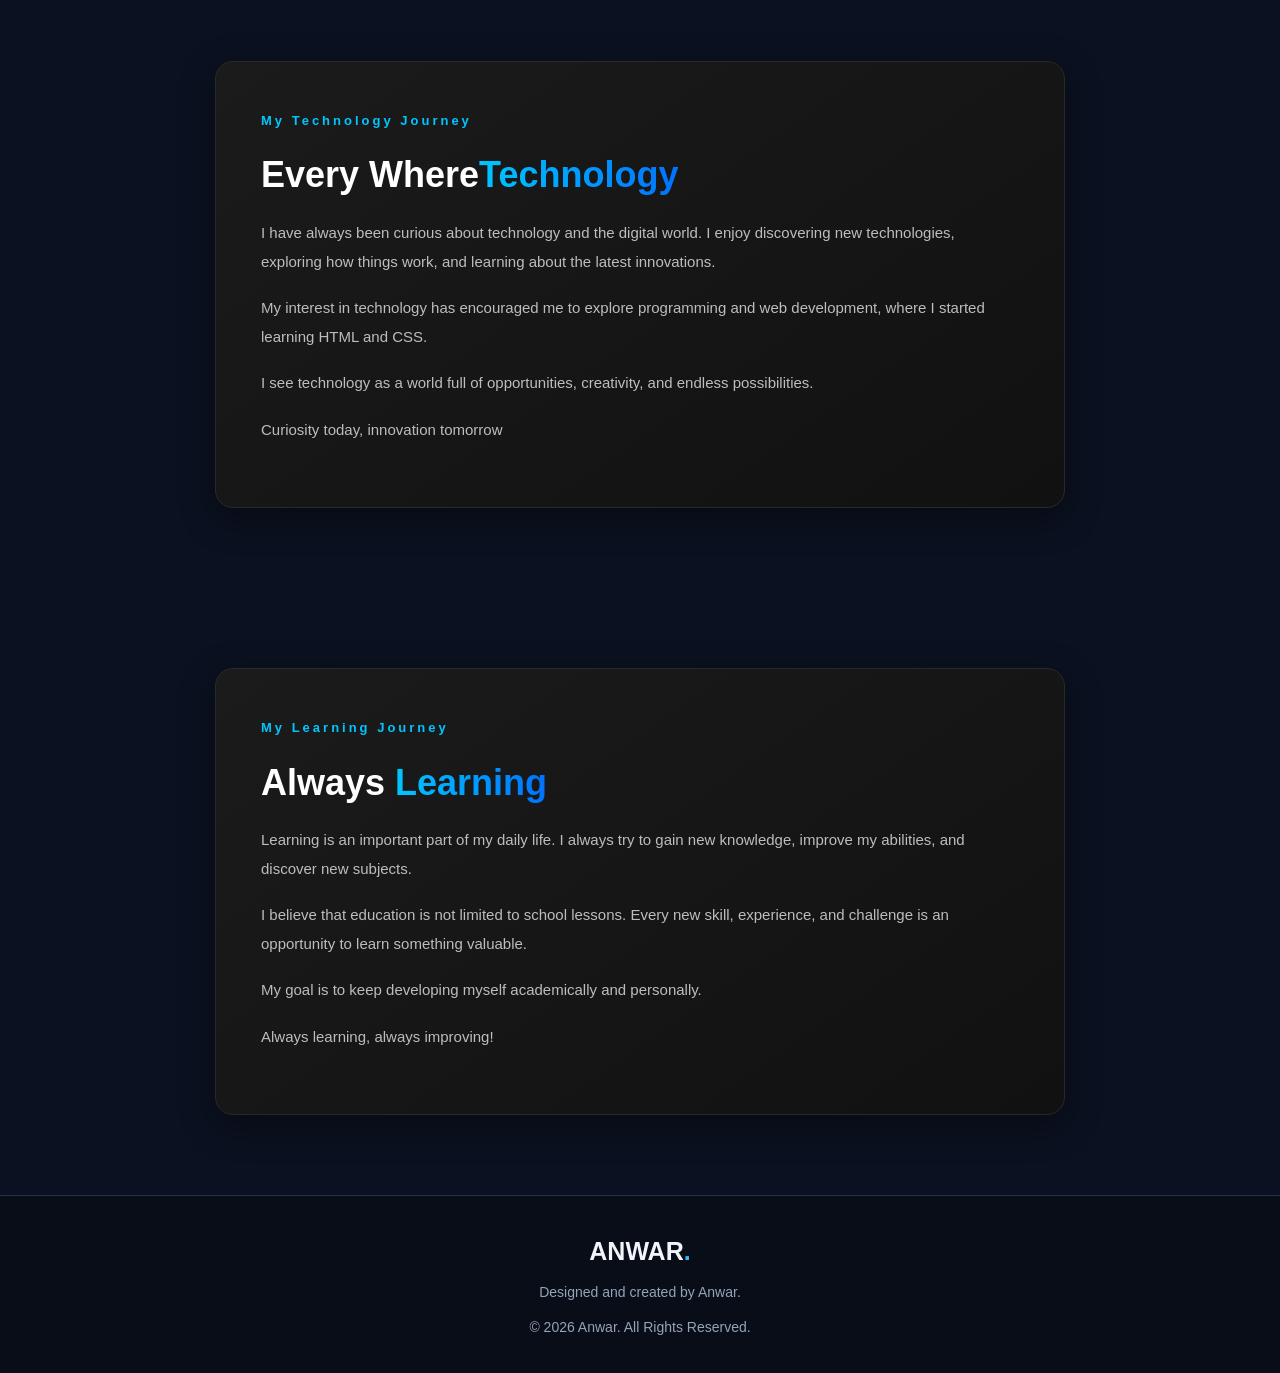
==== commit 4fb0436c: "Mmm Uuu" ====
--- a/index.html
+++ b/index.html
@@ -63,7 +63,7 @@
         <div class="hero-image">
 
             <img
-                src="/IMAGES/profile.png"
+                src="https://images8.alphacoders.com/114/1144290.jpg"
                 alt="My Profile"
                 class="profile-image"
             >
@@ -116,13 +116,13 @@
                 <div class="card-image">
 
                     <img
-                        src="/IMAGES/Programming.jpg"
+                        src="https://images.unsplash.com/photo-1461749280684-dccba630e2f6?w=800"
                         class="main-img"
                         alt="Programming"
                     >
 
                     <img
-                        src="/IMAGES/progarm.jpg"
+                        src="https://images.unsplash.com/photo-1515879218367-8466d910aaa4?w=800"
                         class="hover-img"
                         alt="programming"
                     >
@@ -158,13 +158,13 @@
                 <div class="card-image">
 
                     <img
-                        src="/IMAGES/football.jpg"
+                        src="https://images.unsplash.com/photo-1574629810360-7efbbe195018?w=800"
                         class="main-img"
                         alt="Football"
                     >
 
                     <img
-                        src="/IMAGES/football2.jpg"
+                        src="https://images.unsplash.com/photo-1522778119026-d647f0596c20?w=800"
                         class="hover-img"
                         alt="football"
                     >
@@ -200,13 +200,13 @@
                 <div class="card-image">
 
                     <img
-                        src="/IMAGES/anime.jpg"
+                        src="Anime2.jpg"
                         class="main-img"
                         alt="Anime"
                     >
 
                     <img
-                        src="/IMAGES/Anime2.jpg"
+                        src="anime.jpg"
                         class="hover-img"
                         alt="Anime"
                     >
@@ -242,13 +242,13 @@
                 <div class="card-image">
 
                     <img
-                        src="/IMAGES/gaming.jpg"
+                        src="https://images.unsplash.com/photo-1593305841991-05c297ba4575?w=800"
                         class="main-img"
                         alt="Gaming"
                     >
 
                     <img
-                        src="/IMAGES/gaming2.jpg"
+                        src="https://images.unsplash.com/photo-1542751371-adc38448a05e?w=800"
                         class="hover-img"
                         alt="gaming"
                     >
@@ -284,13 +284,13 @@
                 <div class="card-image">
 
                     <img
-                        src="/IMAGES/technology.jpg"
+                        src="https://images.unsplash.com/photo-1518770660439-4636190af475?w=800"
                         class="main-img"
                         alt="Technology"
                     >
 
                     <img
-                        src="/IMAGES/technology2.jpg"
+                        src="https://images.unsplash.com/photo-1451187580459-43490279c0fa?w=800"
                         class="hover-img"
                         alt=""
                     >
@@ -326,13 +326,13 @@
                 <div class="card-image">
 
                     <img
-                        src="/IMAGES/learning.jpg"
+                        src="https://images.unsplash.com/photo-1434030216411-0b793f4b4173?w=800"
                         class="main-img"
                         alt="Learning"
                     >
 
                     <img
-                        src="/IMAGES/learning2.jpg"
+                        src="https://images.unsplash.com/photo-1516321318423-f06f85e504b3?w=800"
                         class="hover-img"
                         alt=""
                     >
